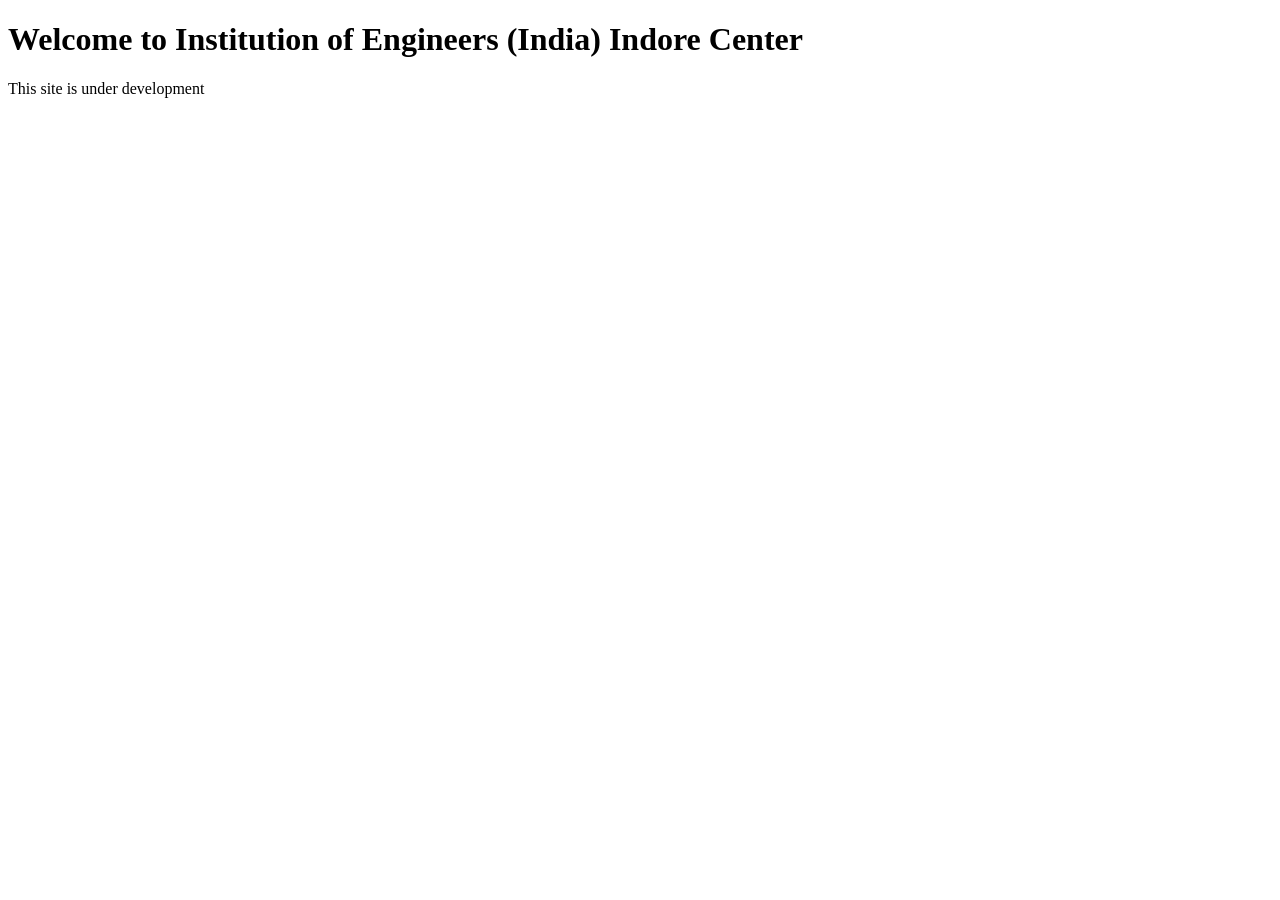
==== index.html @ e3e08ce1 "Add files via upload" ====
<!DOCTYPE html>
<html>
<head>
  <title>IEI Indore Local Center</title>
</head>
<body>
  <h1>Welcome to Institution of Engineers (India) Indore Center</h1>
  <p>This site is under development</p>
</body>
</html>
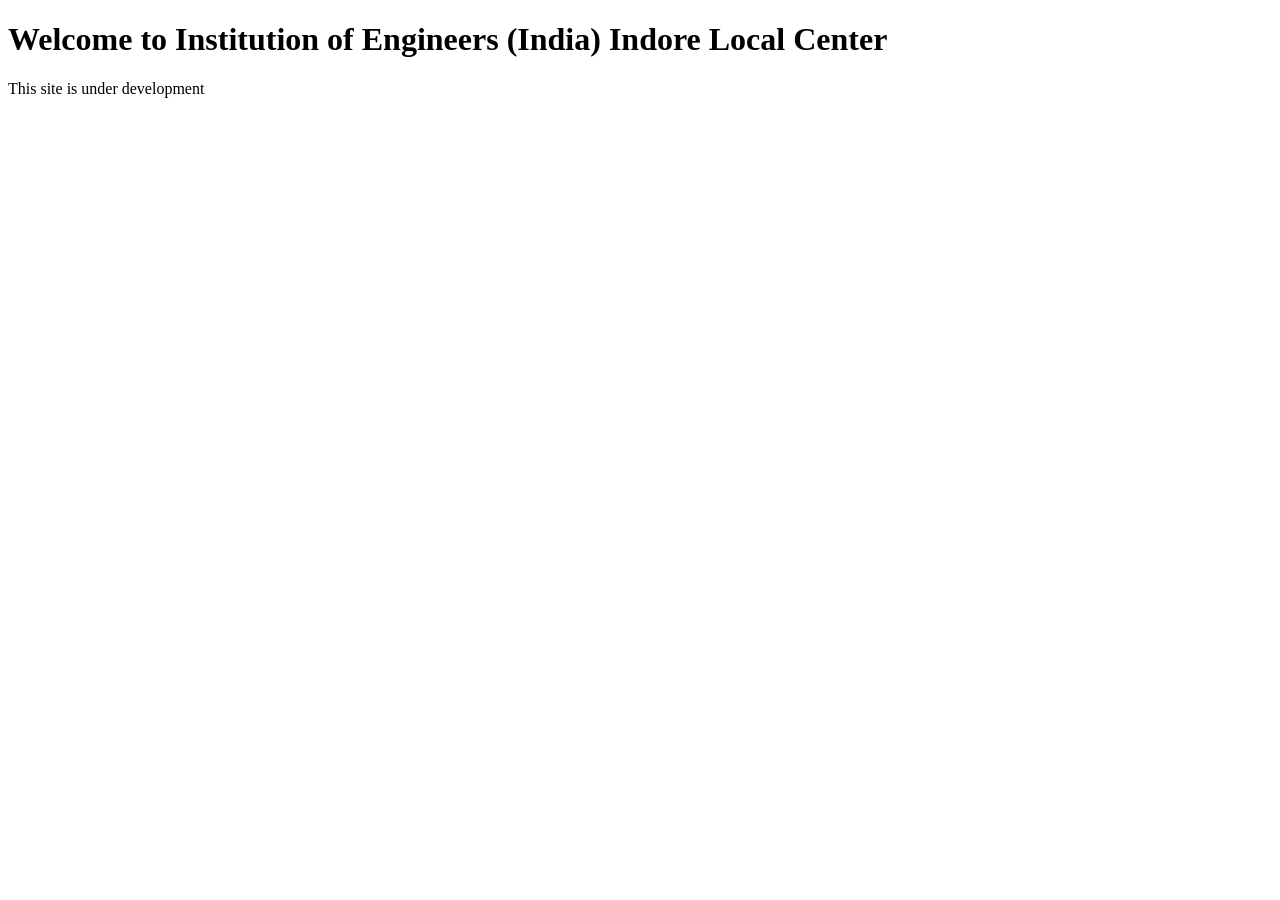
==== commit 384f0445: "Update index.html" ====
--- a/index.html
+++ b/index.html
@@ -4,7 +4,8 @@
   <title>IEI Indore Local Center</title>
 </head>
 <body>
-  <h1>Welcome to Institution of Engineers (India) Indore Center</h1>
+  <h1>Welcome to Institution of Engineers (India) Indore Local Center</h1>
   <p>This site is under development</p>
 </body>
-</html>+
+</html>
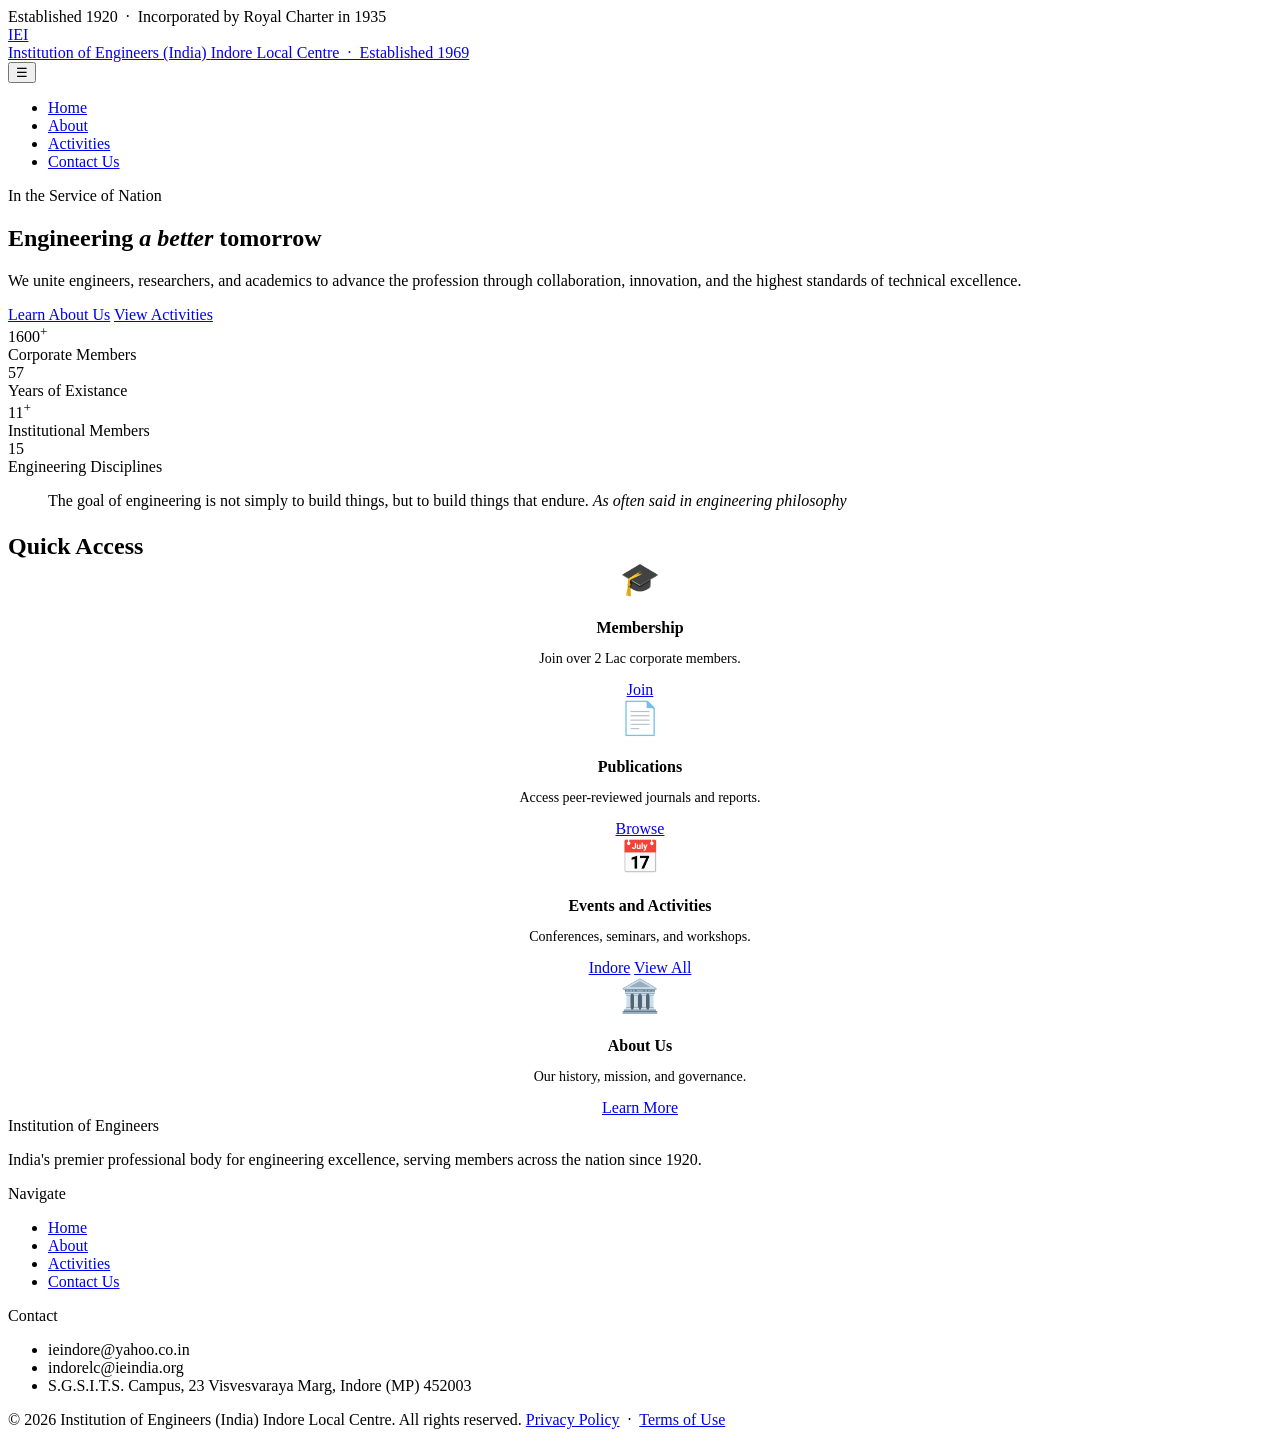
==== commit 3b716962: "Add files via upload" ====
--- a/index.html
+++ b/index.html
@@ -1,11 +1,153 @@
-<!DOCTYPE html>
-<html>
-<head>
-  <title>IEI Indore Local Center</title>
-</head>
-<body>
-  <h1>Welcome to Institution of Engineers (India) Indore Local Center</h1>
-  <p>This site is under development</p>
-</body>
-
-</html>
+<!DOCTYPE html>
+<html lang="en">
+<head>
+  <meta charset="UTF-8" />
+  <meta name="viewport" content="width=device-width, initial-scale=1.0" />
+  <title>Home — Institution of Engineers</title>
+  <link rel="stylesheet" href="style.css" />
+</head>
+<body>
+
+  <!-- TOP STRIP -->
+  <div class="topstrip">
+    <div class="container">
+      <span>Established 1920 &nbsp;·&nbsp; Incorporated by Royal Charter in 1935</span>
+      
+    </div>
+  </div>
+
+  <!-- NAVIGATION -->
+  <nav class="nav">
+    <div class="container">
+      <a href="index.html" class="nav-brand">
+        <div class="nav-crest">IEI</div>
+        <div>
+          <span class="nav-name-main">Institution of Engineers (India)</span>
+          <span class="nav-name-sub">Indore Local Centre &nbsp;·&nbsp; Established 1969</span>
+        </div>
+      </a>
+      <button class="nav-toggle" onclick="toggleNav()" aria-label="Menu">&#9776;</button>
+      <ul class="nav-links" id="navLinks">
+        <li><a href="index.html" class="active">Home</a></li>
+        <li><a href="about.html">About</a></li>
+        <li><a href="activity.html">Activities</a></li>
+        <li><a href="contact.html">Contact Us</a></li>
+      </ul>
+    </div>
+  </nav>
+
+  <!-- HERO -->
+  <section class="hero">
+    <div class="container">
+      <div class="hero-eyebrow">In the Service of Nation</div>
+      <h1>Engineering <em>a better</em> tomorrow</h1>
+      <div class="hero-rule"></div>
+      <p>We unite engineers, researchers, and academics to advance the profession through collaboration, innovation, and the highest standards of technical excellence.</p>
+      <div class="hero-actions">
+        <a href="about.html" class="btn btn-gold btn-lg">Learn About Us</a>
+        <a href="activity.html" class="btn btn-ghost btn-lg">View Activities</a>
+      </div>
+    </div>
+  </section>
+
+  <!-- STATS -->
+  <div class="stat-strip">
+    <div class="container">
+      <div class="stat-cell">
+        <div class="stat-value">1600<sup>+</sup></div>
+        <div class="stat-label">Corporate Members</div>
+      </div>
+      <div class="stat-cell">
+        <div class="stat-value">57</div>
+        <div class="stat-label">Years of Existance</div>
+      </div>
+      <div class="stat-cell">
+        <div class="stat-value">11<sup>+</sup></div>
+        <div class="stat-label">Institutional Members</div>
+      </div>
+      <div class="stat-cell">
+        <div class="stat-value">15</div>
+        <div class="stat-label">Engineering Disciplines</div>
+      </div>
+    </div>
+  </div>
+
+ 
+
+  <!-- MISSION QUOTE -->
+  <section class="section-border">
+    <div class="container container--narrow">
+      <blockquote>
+        The goal of engineering is not simply to build things, but to build things that endure.        <cite>As often said in engineering philosophy</cite>
+      </blockquote>
+    </div>
+  </section>
+
+  <!-- QUICK LINKS -->
+  <section class="section-soft section-border">
+    <div class="container">
+      <h5 class="text-gold text-center" style="margin-bottom:6px;"></h5>
+      <h2 class="text-center" style="margin-bottom:var(--s10);">Quick Access</h2>
+      <div class="grid grid-4">
+        <div style="text-align:center; padding:var(--s6); border:1px solid var(--line); background:var(--bg);">
+          <div style="font-size:2rem; margin-bottom:var(--s4);">🎓</div>
+          <h4 style="font-family:var(--f-head); color:var(--navy); margin-bottom:var(--s2);">Membership</h4>
+          <p style="font-size:.875rem; color:var(--text-mid); max-width:none;">Join over 2 Lac corporate members.</p>
+          <a href="https://www.ieindia.org/webui/IEI-RegistrationForMembApp.aspx" class="btn btn-outline btn-sm mt-4">Join</a>
+        </div>
+        <div style="text-align:center; padding:var(--s6); border:1px solid var(--line); background:var(--bg);">
+          <div style="font-size:2rem; margin-bottom:var(--s4);">📄</div>
+          <h4 style="font-family:var(--f-head); color:var(--navy); margin-bottom:var(--s2);">Publications</h4>
+          <p style="font-size:.875rem; color:var(--text-mid); max-width:none;">Access peer-reviewed journals and reports.</p>
+          <a href="https://www.ieindia.org/webui/IEI-Publication.aspx" class="btn btn-outline btn-sm mt-4">Browse</a>
+        </div>
+        <div style="text-align:center; padding:var(--s6); border:1px solid var(--line); background:var(--bg);">
+          <div style="font-size:2rem; margin-bottom:var(--s4);">📅</div>
+          <h4 style="font-family:var(--f-head); color:var(--navy); margin-bottom:var(--s2);">Events and Activities</h4>
+          <p style="font-size:.875rem; color:var(--text-mid); max-width:none;">Conferences, seminars, and workshops.</p>
+          <a href="activity.html" class="btn btn-outline btn-sm mt-4">Indore</a>
+	  <a href="https://www.ieindia.org/webui/IEI-Activities.aspx" class="btn btn-outline btn-sm mt-4">View All</a>
+        </div>
+        <div style="text-align:center; padding:var(--s6); border:1px solid var(--line); background:var(--bg);">
+          <div style="font-size:2rem; margin-bottom:var(--s4);">🏛️</div>
+          <h4 style="font-family:var(--f-head); color:var(--navy); margin-bottom:var(--s2);">About Us</h4>
+          <p style="font-size:.875rem; color:var(--text-mid); max-width:none;">Our history, mission, and governance.</p>
+          <a href="about.html" class="btn btn-outline btn-sm mt-4">Learn More</a>
+        </div>
+      </div>
+    </div>
+  </section>
+
+  <!-- FOOTER -->
+  <footer class="footer">
+    <div class="container">
+      <div class="footer-grid">
+        <div>
+          <div class="footer-logo">Institution of Engineers</div>
+          <p class="footer-desc">India's premier professional body for engineering excellence, serving members across the nation since 1920.</p>
+        </div>
+        <div>
+          <div class="footer-heading">Navigate</div>
+          <ul class="footer-links">
+            <li><a href="index.html">Home</a></li>
+            <li><a href="about.html">About</a></li>
+            <li><a href="activity.html">Activities</a></li>
+            <li><a href="contact.html">Contact Us</a></li>
+          </ul>
+        </div>
+        <div>
+          <div class="footer-heading">Contact</div>
+          <ul class="footer-links">
+            <li>ieindore@yahoo.co.in</li>
+            <li>indorelc@ieindia.org</li>
+            <li>S.G.S.I.T.S. Campus, 23 Visvesvaraya Marg, Indore (MP) 452003</li>
+          </ul>
+        </div>
+      </div>
+      <div class="footer-bottom">
+        <span>© 2026 Institution of Engineers (India) Indore Local Centre. All rights reserved.</span>
+        <span><a href="#">Privacy Policy</a> &nbsp;·&nbsp; <a href="#">Terms of Use</a></span>
+      </div>
+    </div>
+  </footer>
+
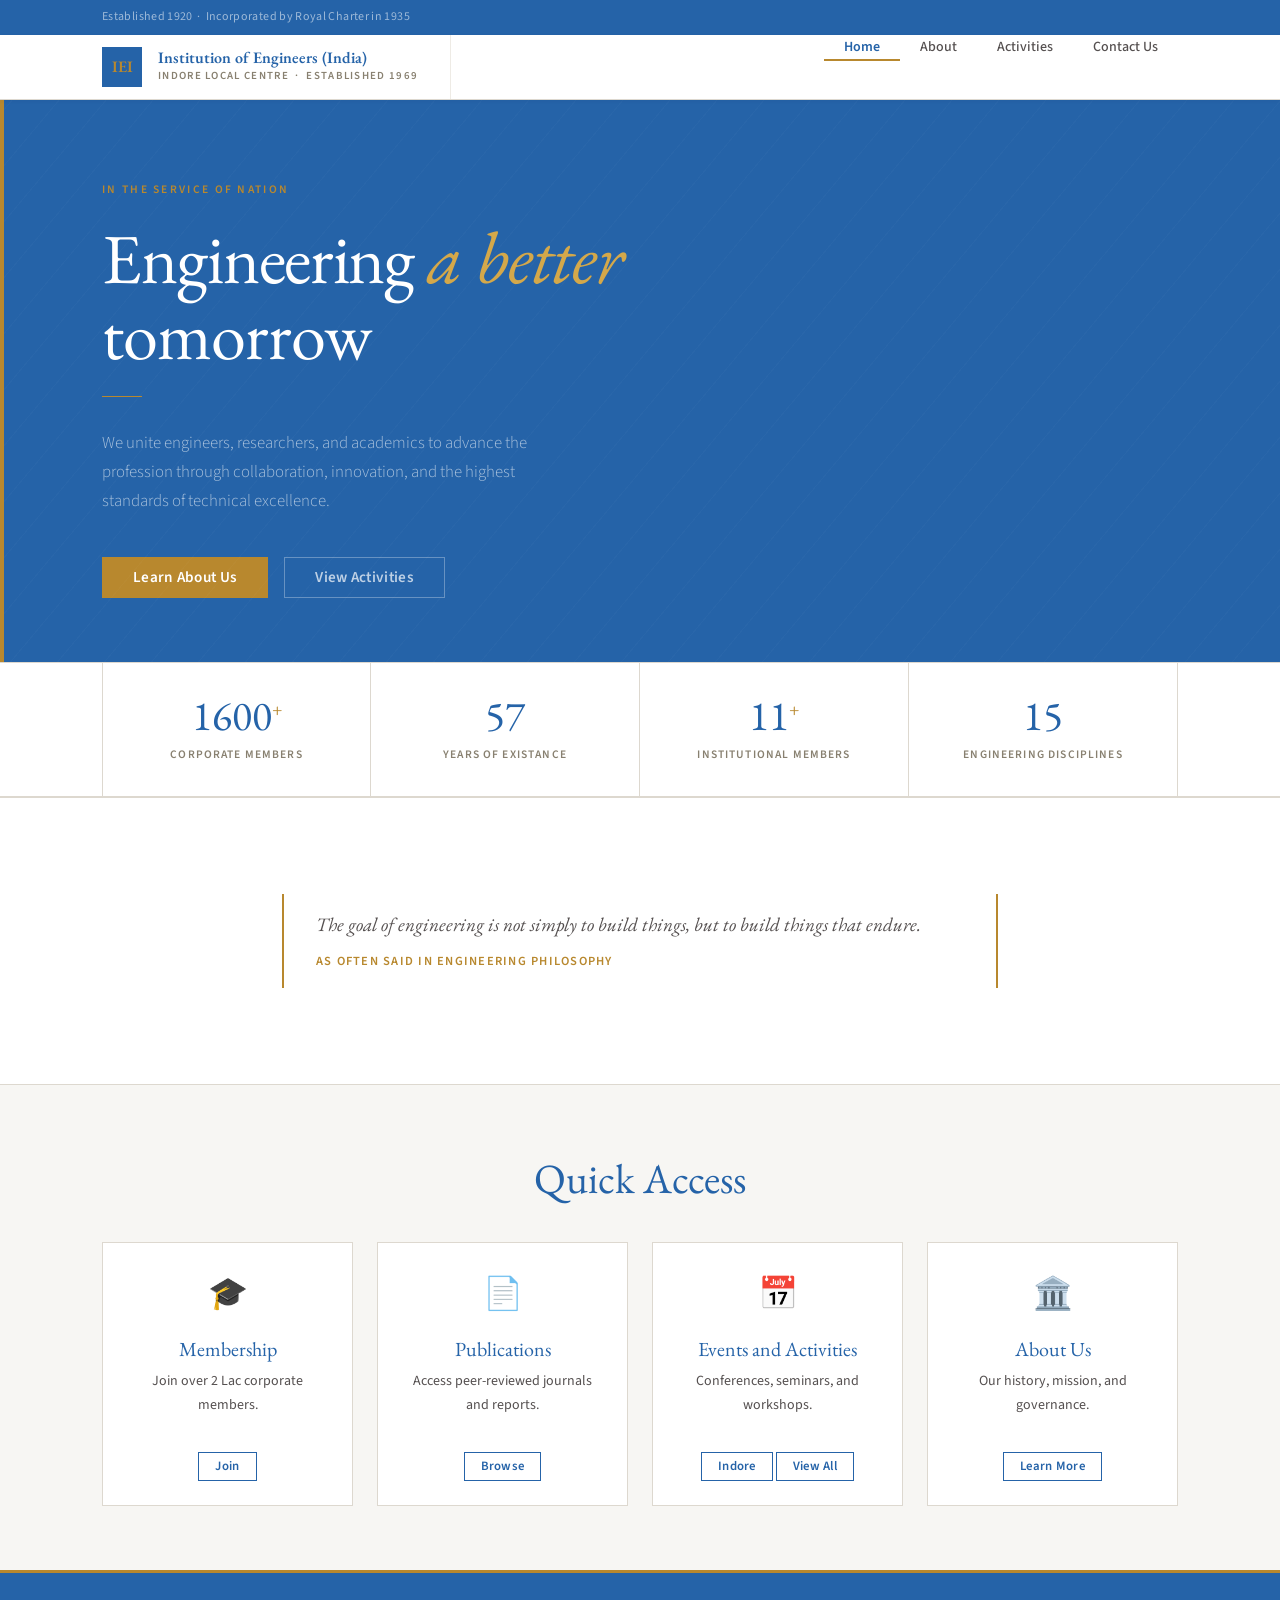
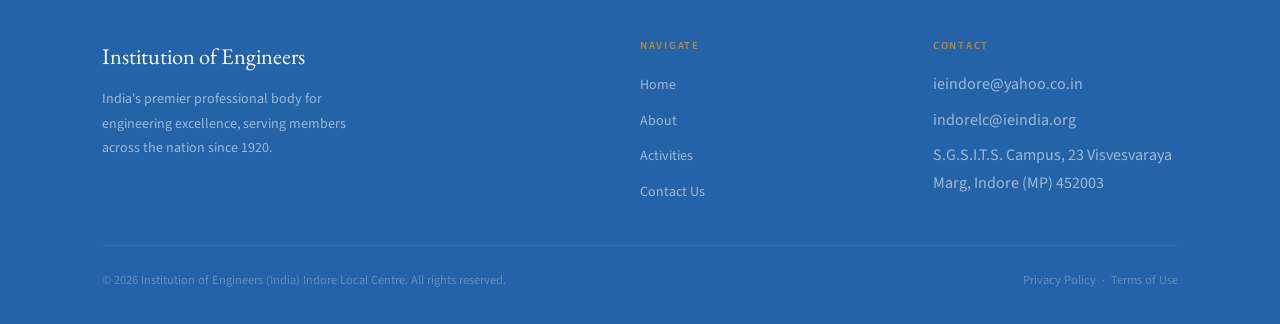
==== commit 9886652b: "Add files via upload" ====
--- a/index.html
+++ b/index.html
@@ -150,4 +150,11 @@
       </div>
     </div>
   </footer>
+ <script>
+    function toggleNav() {
+      document.getElementById('navLinks').classList.toggle('open');
+    }
+  </script>
 
+</body>
+</html>
--- a/style.css
+++ b/style.css
@@ -0,0 +1,722 @@
+/* ================================================
+   style.css — Academic & Engineering Body
+   Two colours : Navy (#0f2044) · Gold (#b8882e)
+   Two fonts   : EB Garamond (headings) · Source Sans 3 (body)
+   Theme       : Light, minimal, no black
+   ================================================ */
+
+@import url('https://fonts.googleapis.com/css2?family=EB+Garamond:ital,wght@0,400;0,600;1,400&family=Source+Sans+3:wght@300;400;500;600&display=swap');
+
+/* ── Tokens ───────────────────────────────────── */
+:root {
+  --navy      : #2563a8;
+  --navy-mid  : #1e4d8c;
+  --gold      : #b8882e;
+  --gold-lt   : #d4a84a;
+
+  --bg        : #ffffff;
+  --bg-soft   : #f7f6f3;
+  --bg-rule   : #eeebe5;
+
+  --text      : #2a2a2a;
+  --text-mid  : #555050;
+  --text-light: #888070;
+
+  --line      : #ddd8cf;
+  --line-soft : #eeebe5;
+
+  --f-head : 'EB Garamond', Georgia, serif;
+  --f-body : 'Source Sans 3', 'Helvetica Neue', sans-serif;
+
+  --s2 : 8px;   --s3 : 12px;  --s4 : 16px;  --s5 : 20px;
+  --s6 : 24px;  --s8 : 32px;  --s10: 40px;  --s12: 48px;
+  --s16: 64px;  --s20: 80px;
+
+  --shadow-xs : 0 1px 4px  rgba(15,32,68,.06);
+  --shadow-sm : 0 2px 10px rgba(15,32,68,.08);
+  --shadow-md : 0 6px 24px rgba(15,32,68,.10);
+
+  --max-w : 1140px;
+  --ease  : .2s ease;
+}
+
+/* ── Reset ────────────────────────────────────── */
+*, *::before, *::after { box-sizing: border-box; margin: 0; padding: 0; }
+html   { scroll-behavior: smooth; font-size: 16px; }
+body   {
+  font-family : var(--f-body);
+  background  : var(--bg);
+  color       : var(--text);
+  line-height : 1.72;
+  font-weight : 400;
+  -webkit-font-smoothing: antialiased;
+}
+img    { max-width: 100%; display: block; height: auto; }
+a      { color: inherit; text-decoration: none; }
+ul     { list-style: none; }
+::selection { background: #f0e8d6; color: var(--navy); }
+
+/* ── Typography ───────────────────────────────── */
+h1, h2, h3, h4 {
+  font-family : var(--f-head);
+  font-weight : 400;
+  line-height : 1.15;
+  color       : var(--navy);
+}
+h5, h6 {
+  font-family  : var(--f-body);
+  font-weight  : 600;
+  letter-spacing: .08em;
+  text-transform: uppercase;
+  color        : var(--text-mid);
+}
+
+h1 { font-size: clamp(2.2rem, 5vw, 3.6rem); letter-spacing: -.01em; }
+h2 { font-size: clamp(1.7rem, 3.5vw, 2.6rem); }
+h3 { font-size: clamp(1.25rem, 2.5vw, 1.8rem); }
+h4 { font-size: 1.25rem; }
+h5 { font-size: .78rem; }
+h6 { font-size: .7rem; color: var(--text-light); }
+
+p  { margin-bottom: 1.3em; max-width: 66ch; }
+p:last-child { margin-bottom: 0; }
+
+em     { font-style: italic; font-family: var(--f-head); font-size: 1.04em; }
+strong { font-weight: 600; }
+small  { font-size: .82rem; color: var(--text-light); }
+
+a.link, p a {
+  color: var(--navy-mid);
+  text-decoration: underline;
+  text-underline-offset: 3px;
+  text-decoration-color: var(--gold);
+  transition: color var(--ease);
+}
+a.link:hover, p a:hover { color: var(--gold); }
+
+hr {
+  border: none;
+  border-top: 1px solid var(--line);
+  margin-block: var(--s8);
+}
+
+blockquote {
+  border-left: 2px solid var(--gold);
+  border-right: 2px solid var(--gold);
+  padding: var(--s4) var(--s8);
+  margin-block: var(--s8);
+  font-family: var(--f-head);
+  font-size: 1.2rem;
+  font-style: italic;
+  color: var(--text-mid);
+  line-height: 1.55;
+}
+blockquote cite {
+  display: block;
+  margin-top: var(--s3);
+  font-family: var(--f-body);
+  font-style: normal;
+  font-size: .78rem;
+  font-weight: 600;
+  letter-spacing: .1em;
+  text-transform: uppercase;
+  color: var(--gold);
+}
+
+/* ── Layout ───────────────────────────────────── */
+.container {
+  width: 100%;
+  max-width: var(--max-w);
+  margin-inline: auto;
+  padding-inline: var(--s8);
+}
+.container--narrow { max-width: 780px; }
+
+section { padding-block: var(--s16); }
+.section-soft   { background: var(--bg-soft); }
+.section-border { border-top: 1px solid var(--line); }
+
+.grid   { display: grid; gap: var(--s6); }
+.grid-2 { grid-template-columns: repeat(2, 1fr); }
+.grid-3 { grid-template-columns: repeat(3, 1fr); }
+.grid-4 { grid-template-columns: repeat(4, 1fr); }
+
+@media (max-width: 900px) {
+  .grid-3, .grid-4 { grid-template-columns: repeat(2, 1fr); }
+}
+@media (max-width: 560px) {
+  .grid-2, .grid-3, .grid-4 { grid-template-columns: 1fr; }
+}
+
+/* ── Top strip ────────────────────────────────── */
+.topstrip {
+  background  : var(--navy);
+  color       : rgba(255,255,255,.55);
+  font-size   : .75rem;
+  padding-block: 7px;
+  letter-spacing: .03em;
+}
+.topstrip .container {
+  display: flex;
+  align-items: center;
+  justify-content: space-between;
+  gap: var(--s4);
+}
+.topstrip a { color: rgba(255,255,255,.5); transition: color var(--ease); }
+.topstrip a:hover { color: rgba(255,255,255,.9); }
+.topstrip ul { display: flex; gap: var(--s6); }
+
+/* ── Navigation ───────────────────────────────── */
+.nav {
+  position: sticky;
+  top: 0; z-index: 50;
+  background: var(--bg);
+  border-bottom: 1px solid var(--line);
+  box-shadow: var(--shadow-xs);
+}
+.nav .container {
+  display: flex;
+  align-items: stretch;
+  justify-content: space-between;
+  min-height: 64px;
+}
+
+/* Brand */
+.nav-brand {
+  display: flex;
+  align-items: center;
+  gap: var(--s4);
+  padding-right: var(--s8);
+  border-right: 1px solid var(--line-soft);
+  text-decoration: none;
+}
+.nav-crest {
+  width: 40px; height: 40px;
+  background: var(--navy);
+  display: flex; align-items: center; justify-content: center;
+  color: var(--gold);
+  font-family: var(--f-head);
+  font-size: 1rem;
+  font-weight: 600;
+  flex-shrink: 0;
+}
+.nav-name-main {
+  display: block;
+  font-family: var(--f-head);
+  font-size: 1rem;
+  font-weight: 600;
+  color: var(--navy);
+  line-height: 1.2;
+}
+.nav-name-sub {
+  display: block;
+  font-size: .68rem;
+  font-weight: 600;
+  letter-spacing: .12em;
+  text-transform: uppercase;
+  color: var(--text-light);
+}
+
+/* Links */
+.nav-links {
+  display: flex;
+  align-items: stretch;
+  margin-left: var(--s4);
+}
+.nav-links a {
+  display: flex;
+  align-items: center;
+  padding-inline: var(--s5);
+  font-size: .875rem;
+  font-weight: 500;
+  color: var(--text-mid);
+  border-bottom: 2px solid transparent;
+  margin-bottom: -1px;
+  transition: all var(--ease);
+}
+.nav-links a:hover { color: var(--navy); border-bottom-color: var(--line); }
+.nav-links a.active { color: var(--navy); font-weight: 600; border-bottom-color: var(--gold); }
+
+/* Hamburger (mobile) */
+.nav-toggle {
+  display: none;
+  align-items: center;
+  padding: var(--s4);
+  background: none;
+  border: none;
+  cursor: pointer;
+  color: var(--navy);
+  font-size: 1.3rem;
+}
+
+@media (max-width: 768px) {
+  .nav-toggle { display: flex; }
+  .nav-links {
+    display: none;
+    position: absolute;
+    top: 100%; left: 0; right: 0;
+    background: var(--bg);
+    flex-direction: column;
+    border-bottom: 2px solid var(--navy);
+    box-shadow: var(--shadow-sm);
+    margin: 0;
+  }
+  .nav-links.open { display: flex; }
+  .nav-links a {
+    padding: var(--s4) var(--s8);
+    border-bottom: 1px solid var(--line-soft);
+    margin-bottom: 0;
+    border-left: 3px solid transparent;
+  }
+  .nav-links a.active { border-left-color: var(--gold); border-bottom: 1px solid var(--line-soft); }
+}
+
+/* ── Page header (inner pages) ────────────────── */
+.page-header {
+  background: var(--navy);
+  padding-block: var(--s12) var(--s10);
+  position: relative;
+  overflow: hidden;
+}
+.page-header::after {
+  content: '';
+  position: absolute; left: 0; top: 0; bottom: 0;
+  width: 4px;
+  background: var(--gold);
+}
+.page-header h1 { color: #fff; }
+.page-header .eyebrow {
+  font-size: .72rem;
+  font-weight: 600;
+  letter-spacing: .2em;
+  text-transform: uppercase;
+  color: var(--gold);
+  margin-bottom: var(--s3);
+}
+.page-header p {
+  color: rgba(255,255,255,.6);
+  font-size: 1.05rem;
+  font-weight: 300;
+  margin-top: var(--s4);
+  max-width: 56ch;
+}
+
+/* ── Hero (home only) ─────────────────────────── */
+.hero {
+  background: var(--navy);
+  padding-block: var(--s20) var(--s16);
+  position: relative;
+  overflow: hidden;
+}
+.hero::before {
+  content: '';
+  position: absolute; inset: 0;
+  background: repeating-linear-gradient(
+    -50deg,
+    rgba(255,255,255,.02) 0, rgba(255,255,255,.02) 1px,
+    transparent 1px, transparent 36px
+  );
+  pointer-events: none;
+}
+.hero::after {
+  content: '';
+  position: absolute; left: 0; top: 0; bottom: 0;
+  width: 4px;
+  background: var(--gold);
+}
+.hero-eyebrow {
+  font-size: .72rem;
+  font-weight: 600;
+  letter-spacing: .2em;
+  text-transform: uppercase;
+  color: var(--gold);
+  margin-bottom: var(--s5);
+}
+.hero h1 {
+  color: #fff;
+  font-size: clamp(2.4rem, 5.5vw, 4.4rem);
+  line-height: 1.06;
+  letter-spacing: -.015em;
+  margin-bottom: var(--s6);
+  max-width: 20ch;
+}
+.hero h1 em { color: var(--gold-lt); }
+.hero p {
+  color: rgba(255,255,255,.6);
+  font-size: 1.05rem;
+  font-weight: 300;
+  max-width: 54ch;
+  line-height: 1.75;
+  margin-bottom: var(--s10);
+}
+.hero-rule { width: 40px; height: 1px; background: var(--gold); margin-bottom: var(--s8); }
+.hero-actions { display: flex; gap: var(--s4); flex-wrap: wrap; align-items: center; }
+
+/* ── Buttons ──────────────────────────────────── */
+.btn {
+  display: inline-flex;
+  align-items: center;
+  gap: var(--s2);
+  padding: 9px 22px;
+  font-family: var(--f-body);
+  font-size: .875rem;
+  font-weight: 600;
+  letter-spacing: .02em;
+  border: 1px solid transparent;
+  cursor: pointer;
+  transition: all var(--ease);
+  text-decoration: none;
+  line-height: 1;
+}
+.btn-primary {
+  background: var(--navy);
+  color: var(--bg);
+  border-color: var(--navy);
+}
+.btn-primary:hover { background: var(--navy-mid); border-color: var(--navy-mid); }
+
+.btn-gold {
+  background: var(--gold);
+  color: var(--bg);
+  border-color: var(--gold);
+}
+.btn-gold:hover { background: var(--gold-lt); border-color: var(--gold-lt); }
+
+.btn-outline {
+  background: transparent;
+  color: var(--navy);
+  border-color: var(--navy);
+}
+.btn-outline:hover { background: var(--navy); color: var(--bg); }
+
+.btn-ghost {
+  background: transparent;
+  color: rgba(255,255,255,.7);
+  border-color: rgba(255,255,255,.3);
+}
+.btn-ghost:hover { color: #fff; border-color: rgba(255,255,255,.7); }
+
+.btn-sm { padding: 7px 16px; font-size: .8rem; }
+.btn-lg { padding: 12px 30px; font-size: .95rem; }
+
+/* ── Stat strip ───────────────────────────────── */
+.stat-strip {
+  border-top: 1px solid var(--line);
+  border-bottom: 1px solid var(--line);
+}
+.stat-strip .container {
+  display: grid;
+  grid-template-columns: repeat(4, 1fr);
+}
+.stat-cell {
+  text-align: center;
+  padding: var(--s8) var(--s4);
+  border-right: 1px solid var(--line);
+}
+.stat-cell:first-child { border-left: 1px solid var(--line); }
+.stat-value {
+  font-family: var(--f-head);
+  font-size: 2.6rem;
+  line-height: 1;
+  color: var(--navy);
+  margin-bottom: var(--s2);
+}
+.stat-value sup { font-size: 1.1rem; color: var(--gold); vertical-align: super; }
+.stat-label {
+  font-size: .72rem;
+  font-weight: 600;
+  letter-spacing: .1em;
+  text-transform: uppercase;
+  color: var(--text-light);
+}
+@media (max-width: 560px) {
+  .stat-strip .container { grid-template-columns: repeat(2, 1fr); }
+  .stat-cell:nth-child(2) { border-right: none; }
+}
+
+/* ── Cards ────────────────────────────────────── */
+.card {
+  background: var(--bg);
+  border: 1px solid var(--line);
+  overflow: hidden;
+  box-shadow: var(--shadow-xs);
+  transition: box-shadow var(--ease), transform var(--ease);
+}
+.card:hover { box-shadow: var(--shadow-md); transform: translateY(-2px); }
+.card-accent { height: 3px; background: var(--gold); }
+.card-body { padding: var(--s6); }
+.card-eyebrow {
+  font-size: .68rem;
+  font-weight: 600;
+  letter-spacing: .16em;
+  text-transform: uppercase;
+  color: var(--gold);
+  margin-bottom: var(--s2);
+}
+.card-title {
+  font-family: var(--f-head);
+  font-size: 1.25rem;
+  line-height: 1.25;
+  color: var(--navy);
+  margin-bottom: var(--s3);
+}
+.card-text { font-size: .9rem; color: var(--text-mid); line-height: 1.65; }
+.card-footer {
+  padding: var(--s3) var(--s6);
+  border-top: 1px solid var(--line-soft);
+  background: var(--bg-soft);
+  display: flex;
+  align-items: center;
+  justify-content: space-between;
+  font-size: .78rem;
+  color: var(--text-light);
+}
+.card-footer a { color: var(--gold); font-weight: 600; font-size: .8rem; }
+
+/* ── Notice ───────────────────────────────────── */
+.notice {
+  padding: var(--s5) var(--s6);
+  border-left: 3px solid var(--gold);
+  background: #fdf8f0;
+  margin-block: var(--s4);
+}
+.notice-label {
+  font-size: .7rem;
+  font-weight: 600;
+  letter-spacing: .14em;
+  text-transform: uppercase;
+  color: var(--gold);
+  margin-bottom: 3px;
+}
+.notice-body { font-size: .9rem; color: var(--text); line-height: 1.6; }
+
+/* ── Table ────────────────────────────────────── */
+.table-wrap { overflow-x: auto; border: 1px solid var(--line); }
+table { width: 100%; border-collapse: collapse; font-size: .9rem; }
+thead { background: var(--navy); }
+th {
+  padding: 11px 16px;
+  text-align: left;
+  font-family: var(--f-body);
+  font-size: .7rem;
+  font-weight: 600;
+  letter-spacing: .12em;
+  text-transform: uppercase;
+  color: rgba(255,255,255,.7);
+}
+td {
+  padding: 11px 16px;
+  border-bottom: 1px solid var(--line-soft);
+  color: var(--text);
+  vertical-align: middle;
+}
+tr:last-child td { border-bottom: none; }
+tbody tr:nth-child(even) td { background: var(--bg-soft); }
+tbody tr:hover td { background: #fdf8f0; }
+
+/* ── Badges ───────────────────────────────────── */
+.badge {
+  display: inline-block;
+  padding: 2px 9px;
+  font-size: .7rem;
+  font-weight: 600;
+  letter-spacing: .06em;
+  text-transform: uppercase;
+  border: 1px solid;
+}
+.badge-navy { color: var(--navy);  border-color: var(--navy); }
+.badge-gold { color: var(--gold);  border-color: var(--gold); }
+.badge-soft { color: var(--text-light); border-color: var(--line); background: var(--bg-soft); }
+
+/* ── Forms ────────────────────────────────────── */
+.form-group { margin-bottom: var(--s6); }
+label {
+  display: block;
+  font-size: .78rem;
+  font-weight: 600;
+  letter-spacing: .06em;
+  text-transform: uppercase;
+  color: var(--navy);
+  margin-bottom: var(--s2);
+}
+input, textarea, select {
+  width: 100%;
+  padding: 10px 13px;
+  background: var(--bg);
+  border: 1px solid var(--line);
+  color: var(--text);
+  font-family: var(--f-body);
+  font-size: .95rem;
+  outline: none;
+  transition: border-color var(--ease), box-shadow var(--ease);
+  appearance: none;
+}
+input:focus, textarea:focus, select:focus {
+  border-color: var(--navy);
+  box-shadow: 0 0 0 3px rgba(15,32,68,.08);
+}
+textarea { resize: vertical; min-height: 110px; }
+::placeholder { color: #bbb; }
+
+/* ── Info row (about page) ────────────────────── */
+.info-row {
+  display: flex;
+  gap: var(--s12);
+  align-items: flex-start;
+}
+.info-row .info-text { flex: 1; }
+.info-row .info-aside {
+  flex: 0 0 280px;
+  background: var(--bg-soft);
+  border: 1px solid var(--line);
+  padding: var(--s6);
+}
+@media (max-width: 768px) {
+  .info-row { flex-direction: column; }
+  .info-row .info-aside { flex: none; width: 100%; }
+}
+
+/* ── Timeline (activities) ────────────────────── */
+.timeline { position: relative; padding-left: var(--s10); }
+.timeline::before {
+  content: '';
+  position: absolute; left: 11px; top: 0; bottom: 0;
+  width: 1px;
+  background: var(--line);
+}
+.timeline-item {
+  position: relative;
+  padding-bottom: var(--s10);
+}
+.timeline-item:last-child { padding-bottom: 0; }
+.timeline-dot {
+  position: absolute;
+  left: calc(-1 * var(--s10) + 6px);
+  top: 5px;
+  width: 12px; height: 12px;
+  border-radius: 50%;
+  background: var(--bg);
+  border: 2px solid var(--gold);
+}
+.timeline-date {
+  font-size: .72rem;
+  font-weight: 600;
+  letter-spacing: .12em;
+  text-transform: uppercase;
+  color: var(--gold);
+  margin-bottom: var(--s2);
+}
+.timeline-title {
+  font-family: var(--f-head);
+  font-size: 1.2rem;
+  color: var(--navy);
+  margin-bottom: var(--s2);
+}
+.timeline-body { font-size: .9rem; color: var(--text-mid); line-height: 1.65; }
+
+/* ── Contact info block ───────────────────────── */
+.contact-info-item {
+  display: flex;
+  gap: var(--s4);
+  align-items: flex-start;
+  padding-block: var(--s5);
+  border-bottom: 1px solid var(--line-soft);
+}
+.contact-info-item:last-child { border-bottom: none; }
+.contact-icon {
+  width: 36px; height: 36px;
+  background: var(--navy);
+  color: var(--gold);
+  display: flex; align-items: center; justify-content: center;
+  font-size: 1rem;
+  flex-shrink: 0;
+}
+.contact-info-label {
+  font-size: .7rem;
+  font-weight: 600;
+  letter-spacing: .12em;
+  text-transform: uppercase;
+  color: var(--text-light);
+  margin-bottom: 2px;
+}
+.contact-info-value { font-size: .95rem; color: var(--text); }
+
+/* ── Google form placeholder ──────────────────── */
+.form-embed-area {
+  width: 100%;
+  min-height: 540px;
+  border: 1px solid var(--line);
+  background: var(--bg-soft);
+  display: flex;
+  align-items: center;
+  justify-content: center;
+  color: var(--text-light);
+  font-size: .9rem;
+  font-style: italic;
+  /* Replace this block with your <iframe> tag */
+}
+
+/* ── Footer ───────────────────────────────────── */
+.footer {
+  background: var(--navy);
+  color: rgba(255,255,255,.55);
+  border-top: 3px solid var(--gold);
+  padding-block: var(--s16) var(--s8);
+}
+.footer-grid {
+  display: grid;
+  grid-template-columns: 2fr 1fr 1fr;
+  gap: var(--s12);
+  padding-bottom: var(--s10);
+  border-bottom: 1px solid rgba(255,255,255,.08);
+  margin-bottom: var(--s6);
+}
+@media (max-width: 700px) {
+  .footer-grid { grid-template-columns: 1fr 1fr; }
+}
+@media (max-width: 440px) {
+  .footer-grid { grid-template-columns: 1fr; }
+}
+.footer-logo {
+  font-family: var(--f-head);
+  font-size: 1.4rem;
+  color: #fff;
+  margin-bottom: var(--s3);
+}
+.footer-desc { font-size: .875rem; line-height: 1.75; max-width: 260px; }
+.footer-heading {
+  font-size: .68rem;
+  font-weight: 600;
+  letter-spacing: .16em;
+  text-transform: uppercase;
+  color: var(--gold);
+  margin-bottom: var(--s4);
+}
+.footer-links { display: flex; flex-direction: column; gap: var(--s2); }
+.footer-links a { font-size: .875rem; transition: color var(--ease); }
+.footer-links a:hover { color: #fff; }
+.footer-bottom {
+  display: flex;
+  align-items: center;
+  justify-content: space-between;
+  flex-wrap: wrap;
+  gap: var(--s4);
+  font-size: .78rem;
+  color: rgba(255,255,255,.28);
+}
+.footer-bottom a { color: rgba(255,255,255,.28); transition: color var(--ease); }
+.footer-bottom a:hover { color: rgba(255,255,255,.55); }
+
+/* ── Utilities ────────────────────────────────── */
+.text-center { text-align: center; }
+.text-muted  { color: var(--text-light); }
+.text-navy   { color: var(--navy); }
+.text-gold   { color: var(--gold); }
+.mt-4  { margin-top: var(--s4); }  .mt-6  { margin-top: var(--s6); }
+.mt-8  { margin-top: var(--s8); }  .mt-12 { margin-top: var(--s12); }
+.mb-4  { margin-bottom: var(--s4); } .mb-6  { margin-bottom: var(--s6); }
+.mb-8  { margin-bottom: var(--s8); } .mb-12 { margin-bottom: var(--s12); }
+.sr-only {
+  position: absolute; width: 1px; height: 1px;
+  overflow: hidden; clip: rect(0,0,0,0); white-space: nowrap;
+}
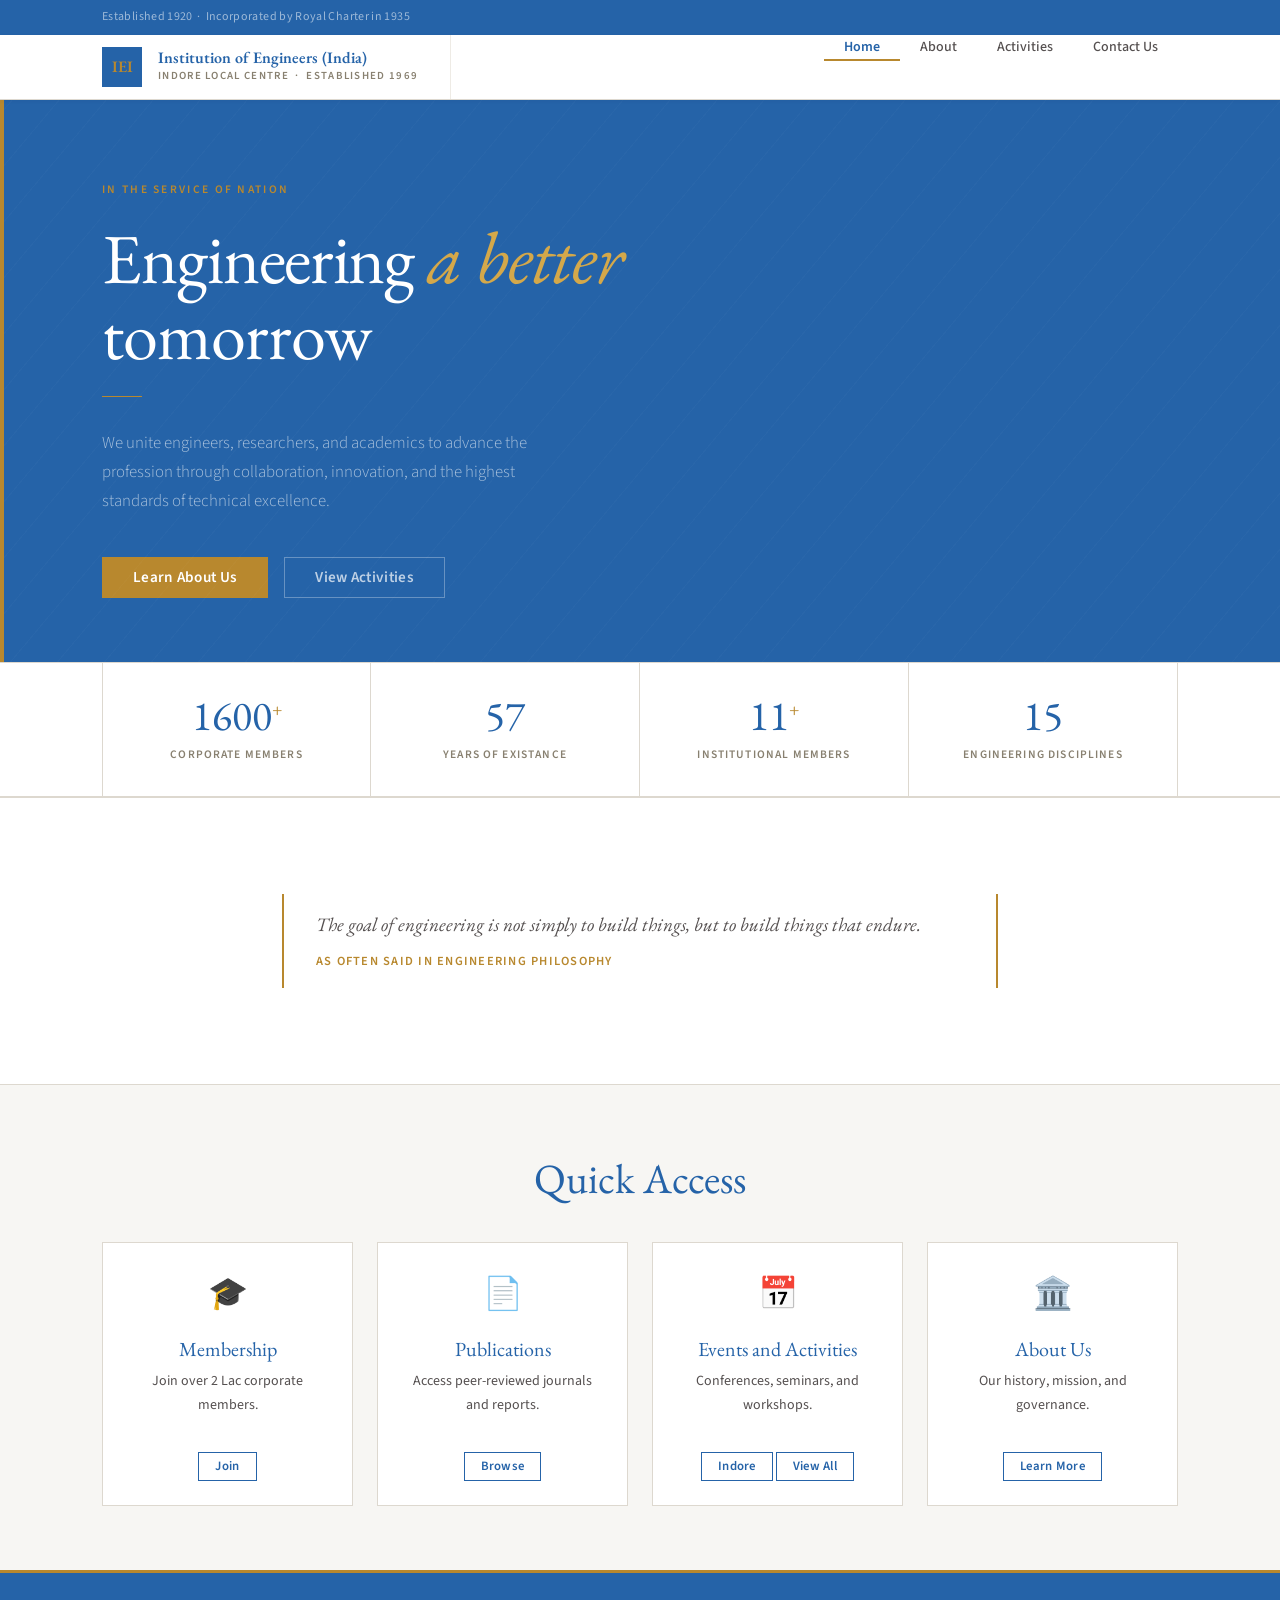
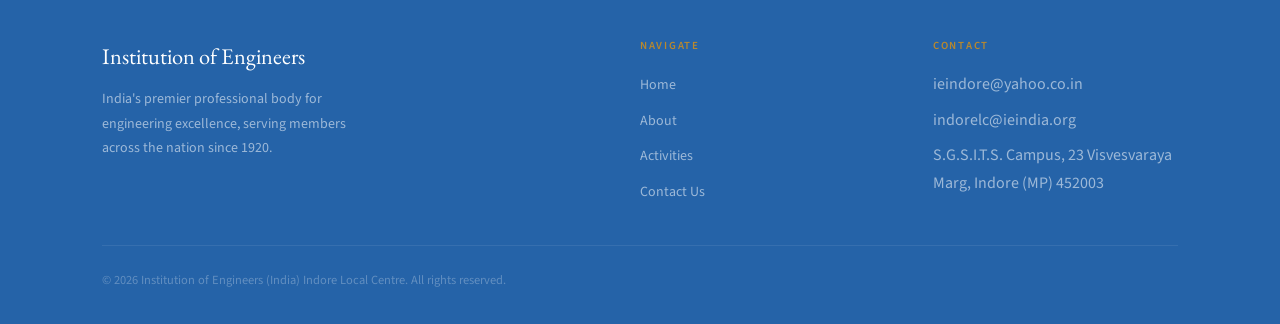
==== commit 5ef8e6b8: "Add files via upload" ====
--- a/index.html
+++ b/index.html
@@ -146,7 +146,6 @@
       </div>
       <div class="footer-bottom">
         <span>© 2026 Institution of Engineers (India) Indore Local Centre. All rights reserved.</span>
-        <span><a href="#">Privacy Policy</a> &nbsp;·&nbsp; <a href="#">Terms of Use</a></span>
       </div>
     </div>
   </footer>
--- a/style.css
+++ b/style.css
@@ -254,7 +254,9 @@
   .nav-links {
     display: none;
     position: absolute;
-    top: 100%; left: 0; right: 0;
+    top: 100%; right: 0;
+    width: auto;
+    min-width: fit-content;
     background: var(--bg);
     flex-direction: column;
     border-bottom: 2px solid var(--navy);
@@ -566,7 +568,7 @@
 }
 .info-row .info-text { flex: 1; }
 .info-row .info-aside {
-  flex: 0 0 280px;
+  flex: 0 0 550px;
   background: var(--bg-soft);
   border: 1px solid var(--line);
   padding: var(--s6);
@@ -720,3 +722,34 @@
   position: absolute; width: 1px; height: 1px;
   overflow: hidden; clip: rect(0,0,0,0); white-space: nowrap;
 }
+
+
+
+<style>
+  .iei-table {
+    width: 100%;
+    border-collapse: collapse;
+    font-family: Arial, sans-serif;
+    border: 1px solid #ddd;   /* ← This ensures full outer border */
+  }
+
+  .iei-table th {
+    background-color: #003366;
+    color: white;
+    padding: 10px;
+    text-align: center;
+  }
+
+  .iei-table td {
+    padding: 8px 10px;
+    border: 1px solid #ddd;
+  }
+
+  .iei-table tbody tr:nth-child(even) {
+    background-color: #f2f2f2;
+  }
+
+  .iei-table tbody tr:hover {
+    background-color: #e6f2ff;
+  }
+</style>
